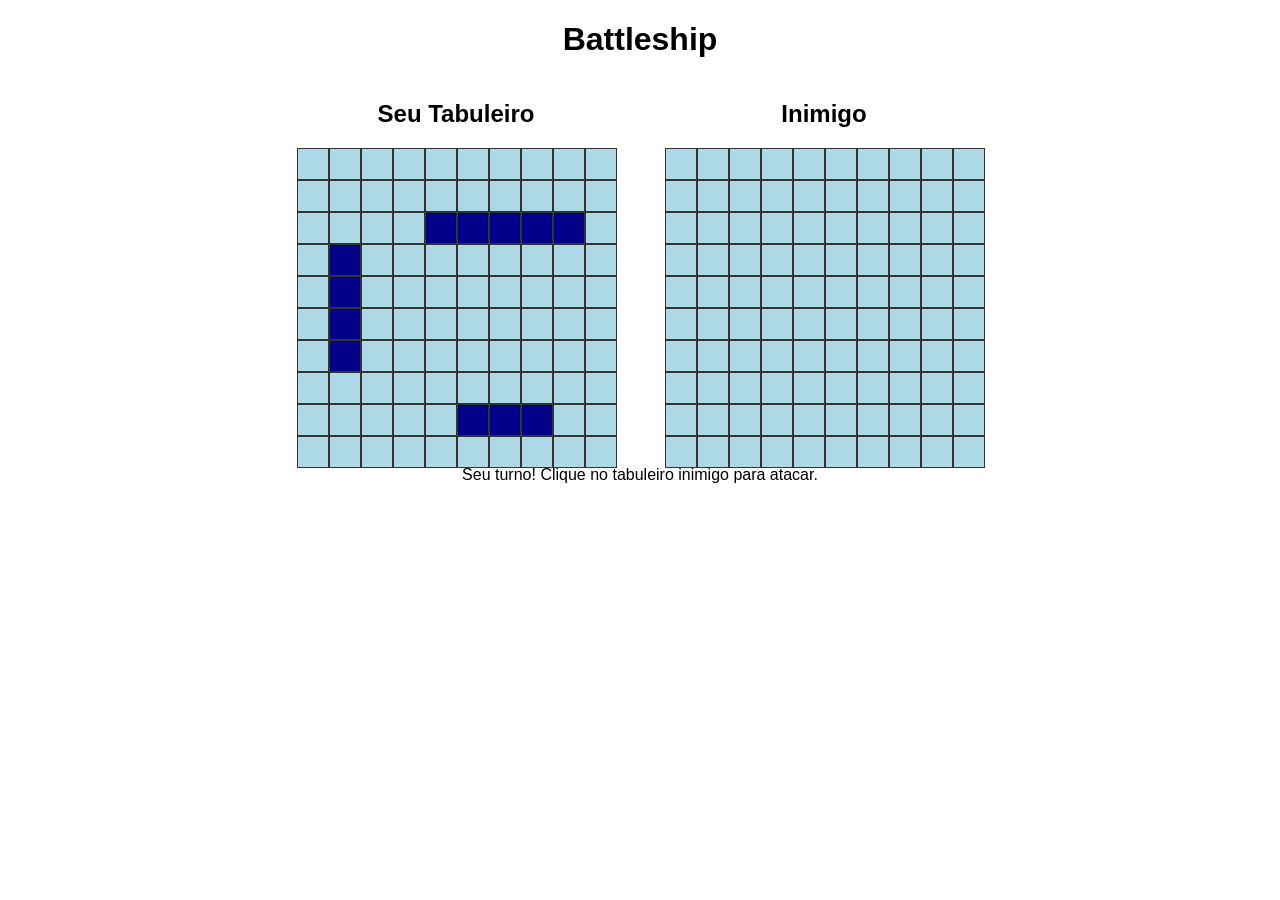
==== Cursor IA/battership/index.html @ 6def4323 "first commit" ====
<!DOCTYPE html>
<html lang="pt-BR">
<head>
    <meta charset="UTF-8">
    <title>Battleship</title>
    <link rel="stylesheet" href="style.css">
</head>
<body>

    <h1>Battleship</h1>

    <!-- Container principal -->
    <div id="game-container">

        <!-- Tabuleiro do jogador -->
        <div>
            <h2>Seu Tabuleiro</h2>
            <div id="player-board" class="board"></div>
        </div>

        <!-- Tabuleiro do inimigo -->
        <div>
            <h2>Inimigo</h2>
            <div id="enemy-board" class="board"></div>
        </div>

    </div>

    <!-- Mensagens do jogo -->
    <div id="status"></div>

    <script src="script.js"></script>
</body>
</html>
---- Cursor IA/battership/style.css ----
body {
    font-family: Arial, sans-serif;
    text-align: center;
}

#game-container {
    display: flex;
    justify-content: center;
    gap: 50px;
    margin-top: 20px;
}

/* Tabuleiro como grid */
.board {
    display: grid;
    grid-template-columns: repeat(10, 30px);
    grid-template-rows: repeat(10, 30px);
    gap: 2px;
}

/* Cada célula */
.cell {
    width: 30px;
    height: 30px;
    background-color: lightblue;
    border: 1px solid #333;
    cursor: pointer;
}

/* Estados visuais */
.hit {
    background-color: red;
}

.miss {
    background-color: gray;
}

.ship {
    background-color: darkblue;
}


/* Quando o navio do jogador for atingido */
.ship.hit {
    background-color: orange; /* ou outra cor que você queira */
}
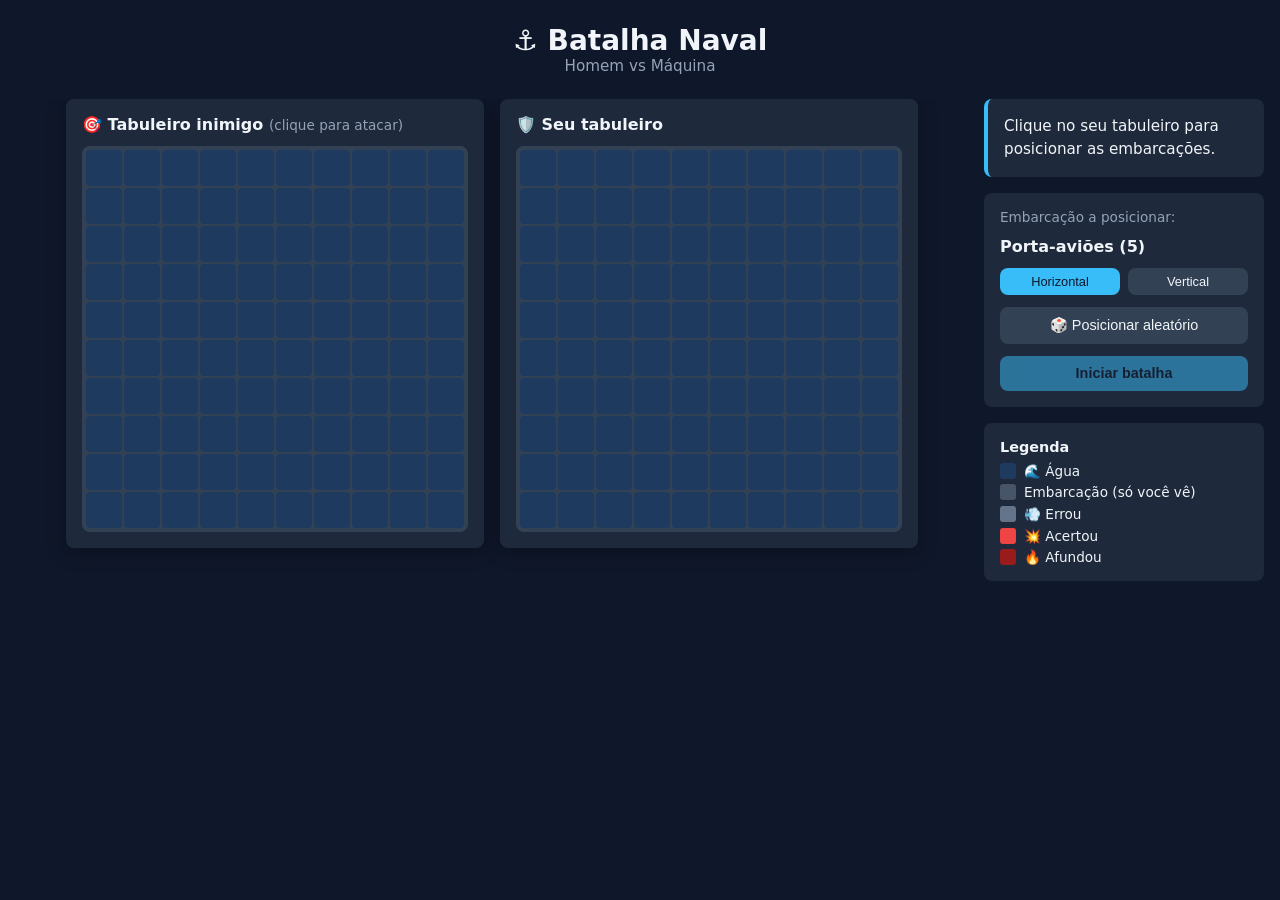
==== commit bbed110c: "Implementação de todo o front-end do Batalha Naval" ====
--- a/Cursor IA/battership/index.html
+++ b/Cursor IA/battership/index.html
@@ -1,34 +1,59 @@
 <!DOCTYPE html>
 <html lang="pt-BR">
 <head>
-    <meta charset="UTF-8">
-    <title>Battleship</title>
-    <link rel="stylesheet" href="style.css">
+  <meta charset="UTF-8">
+  <meta name="viewport" content="width=device-width, initial-scale=1.0">
+  <title>Batalha Naval — Homem vs Máquina</title>
+  <link rel="stylesheet" href="style.css">
 </head>
 <body>
+  <header class="header">
+    <h1>⚓ Batalha Naval</h1>
+    <p class="subtitle">Homem vs Máquina</p>
+  </header>
 
-    <h1>Battleship</h1>
+  <main class="game-container">
+    <section class="panel panel--enemy" aria-label="Tabuleiro inimigo">
+      <h2>🎯 Tabuleiro inimigo <span class="hint">(clique para atacar)</span></h2>
+      <div id="enemy-board" class="board" role="grid" aria-label="Ataque ao inimigo"></div>
+    </section>
 
-    <!-- Container principal -->
-    <div id="game-container">
+    <section class="panel panel--player" aria-label="Tabuleiro do jogador">
+      <h2>🛡️ Seu tabuleiro</h2>
+      <div id="player-board" class="board" role="grid" aria-label="Suas embarcações"></div>
+    </section>
+  </main>
 
-        <!-- Tabuleiro do jogador -->
-        <div>
-            <h2>Seu Tabuleiro</h2>
-            <div id="player-board" class="board"></div>
-        </div>
-
-        <!-- Tabuleiro do inimigo -->
-        <div>
-            <h2>Inimigo</h2>
-            <div id="enemy-board" class="board"></div>
-        </div>
-
+  <aside class="sidebar">
+    <div id="status" class="status" role="status" aria-live="polite">
+      Posicione suas embarcações e clique em <strong>Iniciar</strong>.
     </div>
 
-    <!-- Mensagens do jogo -->
-    <div id="status"></div>
+    <div class="fleet-setup" id="fleet-setup">
+      <p class="fleet-label">Embarcação a posicionar:</p>
+      <p id="current-ship" class="current-ship">Porta-aviões (5)</p>
+      <div class="orientation">
+        <button type="button" id="btn-horizontal" class="btn btn--small active">Horizontal</button>
+        <button type="button" id="btn-vertical" class="btn btn--small">Vertical</button>
+      </div>
+      <button type="button" id="btn-random" class="btn">🎲 Posicionar aleatório</button>
+      <button type="button" id="btn-start" class="btn btn--primary" disabled>Iniciar batalha</button>
+    </div>
 
-    <script src="script.js"></script>
+    <div class="legend">
+      <h3>Legenda</h3>
+      <ul>
+        <li><span class="swatch swatch--water"></span> 🌊 Água</li>
+        <li><span class="swatch swatch--ship"></span> Embarcação (só você vê)</li>
+        <li><span class="swatch swatch--miss"></span> 💨 Errou</li>
+        <li><span class="swatch swatch--hit"></span> 💥 Acertou</li>
+        <li><span class="swatch swatch--sunk"></span> 🔥 Afundou</li>
+      </ul>
+    </div>
+
+    <button type="button" id="btn-restart" class="btn btn--secondary hidden">↺ Nova partida</button>
+  </aside>
+
+  <script src="script.js"></script>
 </body>
-</html>+</html>
--- a/Cursor IA/battership/style.css
+++ b/Cursor IA/battership/style.css
@@ -1,47 +1,359 @@
+/* ===== Variáveis e reset ===== */
+:root {
+  --bg: #0f172a;
+  --surface: #1e293b;
+  --surface-light: #334155;
+  --text: #f1f5f9;
+  --text-muted: #94a3b8;
+  --accent: #38bdf8;
+  --accent-hover: #7dd3fc;
+  --water: #1e3a5f;
+  --water-hover: #2563eb;
+  --ship: #475569;
+  --ship-preview: #64748b;
+  --miss: #64748b;
+  --hit: #ef4444;
+  --sunk: #991b1b;
+  --success: #22c55e;
+  --radius: 8px;
+  --cell-size: clamp(26px, 3.2vw, 36px);
+}
+
+*,
+*::before,
+*::after {
+  box-sizing: border-box;
+  margin: 0;
+  padding: 0;
+}
+
 body {
-    font-family: Arial, sans-serif;
-    text-align: center;
-}
-
-#game-container {
-    display: flex;
-    justify-content: center;
-    gap: 50px;
-    margin-top: 20px;
-}
-
-/* Tabuleiro como grid */
+  font-family: "Segoe UI", system-ui, sans-serif;
+  background: var(--bg);
+  color: var(--text);
+  min-height: 100vh;
+  padding: 1rem;
+  display: grid;
+  grid-template-columns: 1fr minmax(240px, 280px);
+  grid-template-rows: auto 1fr;
+  grid-template-areas:
+    "header header"
+    "boards sidebar";
+  gap: 1rem;
+  max-width: 1280px;
+  margin: 0 auto;
+}
+
+.sidebar {
+  grid-area: sidebar;
+}
+
+@media (max-width: 960px) {
+  body {
+    grid-template-columns: 1fr;
+    grid-template-areas:
+      "header"
+      "boards"
+      "sidebar";
+    max-width: 100%;
+  }
+}
+
+/* ===== Cabeçalho ===== */
+.header {
+  grid-area: header;
+  text-align: center;
+  padding: 0.5rem;
+}
+
+.header h1 {
+  font-size: 1.75rem;
+  font-weight: 700;
+}
+
+.subtitle {
+  color: var(--text-muted);
+  font-size: 0.95rem;
+}
+
+/* ===== Layout principal — tabuleiros lado a lado ===== */
+.game-container {
+  display: flex;
+  flex-direction: row;
+  flex-wrap: nowrap;
+  gap: 1rem;
+  justify-content: center;
+  align-items: flex-start;
+  overflow-x: auto;
+  padding-bottom: 0.25rem;
+  grid-area: boards;
+}
+
+.panel {
+  background: var(--surface);
+  border-radius: var(--radius);
+  padding: 1rem;
+  box-shadow: 0 4px 20px rgba(0, 0, 0, 0.3);
+  flex: 0 0 auto;
+}
+
+@media (max-width: 720px) {
+  .game-container {
+    flex-direction: column;
+    flex-wrap: wrap;
+    align-items: center;
+    overflow-x: visible;
+  }
+}
+
+.panel h2 {
+  font-size: 1rem;
+  margin-bottom: 0.75rem;
+  font-weight: 600;
+}
+
+.hint {
+  font-weight: 400;
+  color: var(--text-muted);
+  font-size: 0.85rem;
+}
+
+/* ===== Tabuleiro ===== */
 .board {
-    display: grid;
-    grid-template-columns: repeat(10, 30px);
-    grid-template-rows: repeat(10, 30px);
-    gap: 2px;
-}
-
-/* Cada célula */
+  display: grid;
+  grid-template-columns: repeat(10, var(--cell-size));
+  grid-template-rows: repeat(10, var(--cell-size));
+  gap: 2px;
+  background: var(--surface-light);
+  padding: 4px;
+  border-radius: var(--radius);
+  user-select: none;
+}
+
 .cell {
-    width: 30px;
-    height: 30px;
-    background-color: lightblue;
-    border: 1px solid #333;
-    cursor: pointer;
-}
-
-/* Estados visuais */
-.hit {
-    background-color: red;
-}
-
-.miss {
-    background-color: gray;
-}
-
-.ship {
-    background-color: darkblue;
-}
-
-
-/* Quando o navio do jogador for atingido */
-.ship.hit {
-    background-color: orange; /* ou outra cor que você queira */
-}+  width: var(--cell-size);
+  height: var(--cell-size);
+  display: flex;
+  align-items: center;
+  justify-content: center;
+  font-size: 1.1rem;
+  border-radius: 4px;
+  background: var(--water);
+  cursor: default;
+  transition: background 0.15s, transform 0.1s;
+}
+
+/* Água */
+.cell--water {
+  background: var(--water);
+}
+
+/* Embarcação (visível só no tabuleiro do jogador — só cor, sem ícone) */
+.cell--ship {
+  background: var(--ship);
+  box-shadow: inset 0 0 0 1px rgba(255, 255, 255, 0.12);
+}
+
+.cell--preview {
+  background: var(--ship-preview);
+  opacity: 0.85;
+}
+
+.cell--preview-invalid {
+  background: #7f1d1d;
+  opacity: 0.7;
+}
+
+/* Errou */
+.cell--miss {
+  background: var(--miss);
+  color: var(--text-muted);
+}
+
+/* Acertou */
+.cell--hit {
+  background: var(--hit);
+  animation: pulse 0.3s ease;
+}
+
+/* Afundou */
+.cell--sunk {
+  background: var(--sunk);
+}
+
+@keyframes pulse {
+  0% { transform: scale(1.15); }
+  100% { transform: scale(1); }
+}
+
+/* Tabuleiro inimigo — células clicáveis na batalha */
+.panel--enemy .cell--water.cell--attackable {
+  cursor: crosshair;
+}
+
+.panel--enemy .cell--water.cell--attackable:hover {
+  background: var(--water-hover);
+}
+
+.panel--enemy .cell--miss,
+.panel--enemy .cell--hit,
+.panel--enemy .cell--sunk {
+  cursor: not-allowed;
+}
+
+/* Tabuleiro do jogador — sem clique na batalha */
+.panel--player .cell {
+  cursor: default;
+}
+
+/* Fase de posicionamento */
+.placing .panel--player .cell--water {
+  cursor: pointer;
+}
+
+.placing .panel--player .cell--water:hover {
+  background: var(--water-hover);
+}
+
+/* ===== Sidebar ===== */
+.sidebar {
+  display: flex;
+  flex-direction: column;
+  gap: 1rem;
+}
+
+.status {
+  background: var(--surface);
+  padding: 1rem;
+  border-radius: var(--radius);
+  border-left: 4px solid var(--accent);
+  font-size: 0.95rem;
+  line-height: 1.5;
+  min-height: 4rem;
+}
+
+.status--win {
+  border-left-color: var(--success);
+}
+
+.status--lose {
+  border-left-color: var(--hit);
+}
+
+.fleet-setup {
+  background: var(--surface);
+  padding: 1rem;
+  border-radius: var(--radius);
+  display: flex;
+  flex-direction: column;
+  gap: 0.75rem;
+}
+
+.fleet-label {
+  font-size: 0.85rem;
+  color: var(--text-muted);
+}
+
+.current-ship {
+  font-weight: 600;
+  font-size: 1rem;
+}
+
+.orientation {
+  display: flex;
+  gap: 0.5rem;
+}
+
+.btn {
+  padding: 0.6rem 1rem;
+  border: none;
+  border-radius: var(--radius);
+  background: var(--surface-light);
+  color: var(--text);
+  font-size: 0.9rem;
+  cursor: pointer;
+  transition: background 0.15s;
+}
+
+.btn:hover:not(:disabled) {
+  background: #475569;
+}
+
+.btn:disabled {
+  opacity: 0.5;
+  cursor: not-allowed;
+}
+
+.btn--small {
+  padding: 0.4rem 0.75rem;
+  font-size: 0.8rem;
+  flex: 1;
+}
+
+.btn--small.active {
+  background: var(--accent);
+  color: var(--bg);
+}
+
+.btn--primary {
+  background: var(--accent);
+  color: var(--bg);
+  font-weight: 600;
+}
+
+.btn--primary:hover:not(:disabled) {
+  background: var(--accent-hover);
+}
+
+.btn--secondary {
+  background: transparent;
+  border: 1px solid var(--text-muted);
+}
+
+.legend {
+  background: var(--surface);
+  padding: 1rem;
+  border-radius: var(--radius);
+  font-size: 0.85rem;
+}
+
+.legend h3 {
+  font-size: 0.9rem;
+  margin-bottom: 0.5rem;
+}
+
+.legend ul {
+  list-style: none;
+  display: flex;
+  flex-direction: column;
+  gap: 0.35rem;
+}
+
+.legend li {
+  display: flex;
+  align-items: center;
+  gap: 0.5rem;
+}
+
+.swatch {
+  width: 16px;
+  height: 16px;
+  border-radius: 3px;
+  flex-shrink: 0;
+}
+
+.swatch--water { background: var(--water); }
+.swatch--ship { background: var(--ship); }
+.swatch--miss { background: var(--miss); }
+.swatch--hit { background: var(--hit); }
+.swatch--sunk { background: var(--sunk); }
+
+.hidden {
+  display: none !important;
+}
+
+/* Bloqueio durante turno da IA */
+.board--locked {
+  pointer-events: none;
+  opacity: 0.85;
+}
